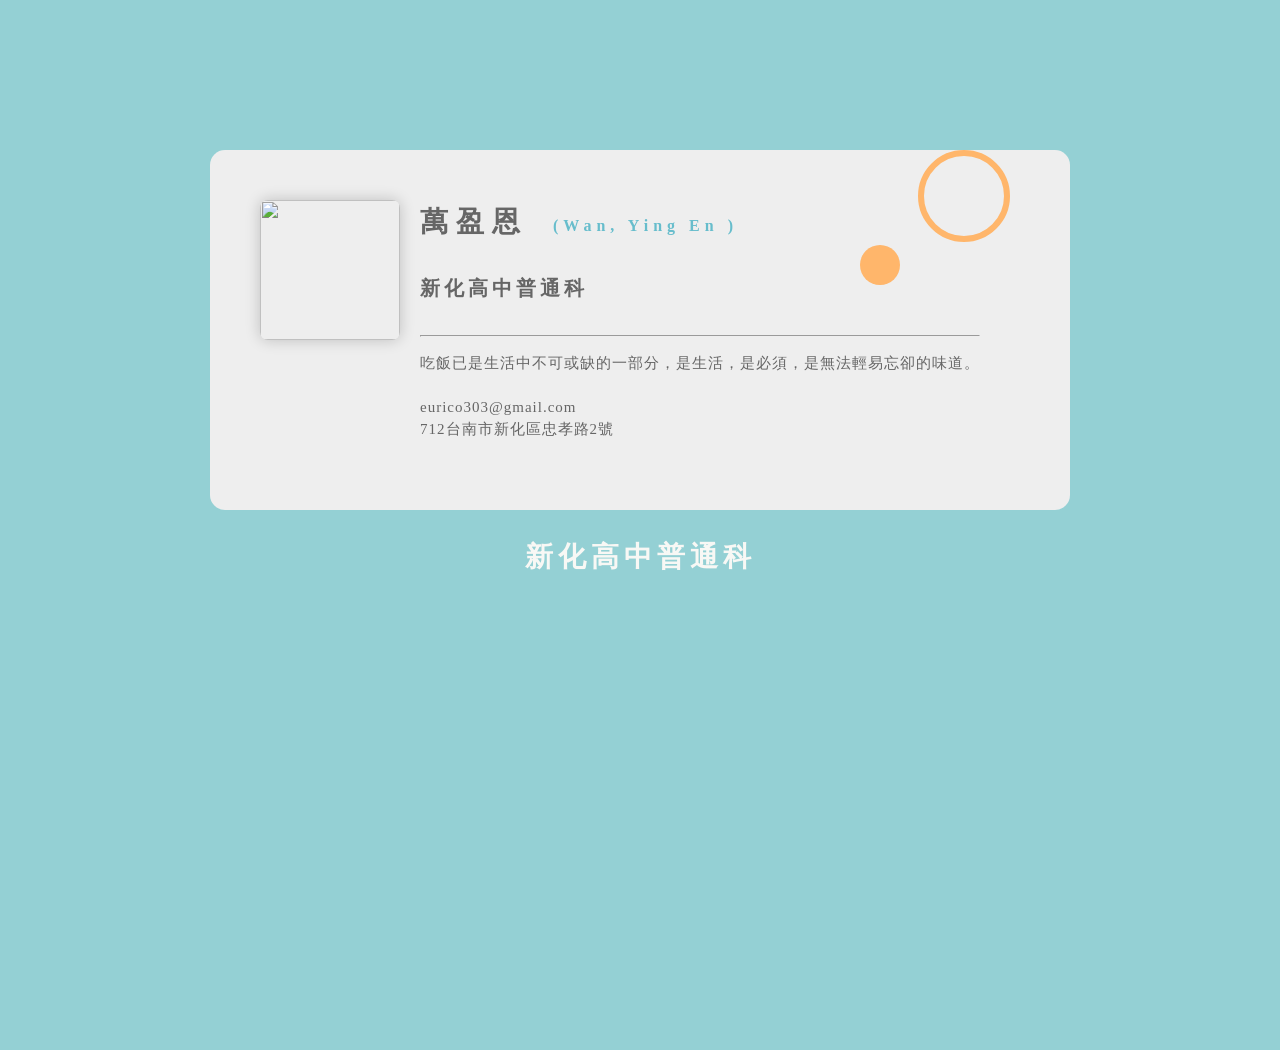
==== index.html @ 83aa967e "Update index.html" ====
<!--  宣告為HTML文件-->
<!DOCTYPE html>
<html >
<head>
  <!--  網界編碼-->
  <meta charset="UTF-8">
   <!--  網頁標題-->
  <title>名片-新化高中</title>
  <!--  連結CSS檔案-->
  <link rel="stylesheet" href="css\style.css">
</head>

<body>
    <!-- 名片區塊-->
  <div class="namecard">
  <img src= "img\123." />
    
    <!--  名片右邊文字區塊-->
  <div class="right">
    <h2>萬盈恩
    <!--  空格--> 
    <SPAN>(Wan, Ying En )</SPAN>
    </h2>
    <H5>新化高中普通科</H5>
      <!--  分隔線-->
    <HR></HR>
    <P>吃飯已是生活中不可或缺的一部分，是生活，是必須，是無法輕易忘卻的味道。
    <br>
    <br>eurico303@gmail.com
    <br>712台南市新化區忠孝路2號
    </P>
  <!--  大圓區塊-->
    <div class="circle circle1"></div>
  <!--  小圓區塊-->
    <div class="circle circle2"></div>
  </div>
</div>

<h3 class="page_title">新化高中普通科</h3>

</body>
</html>
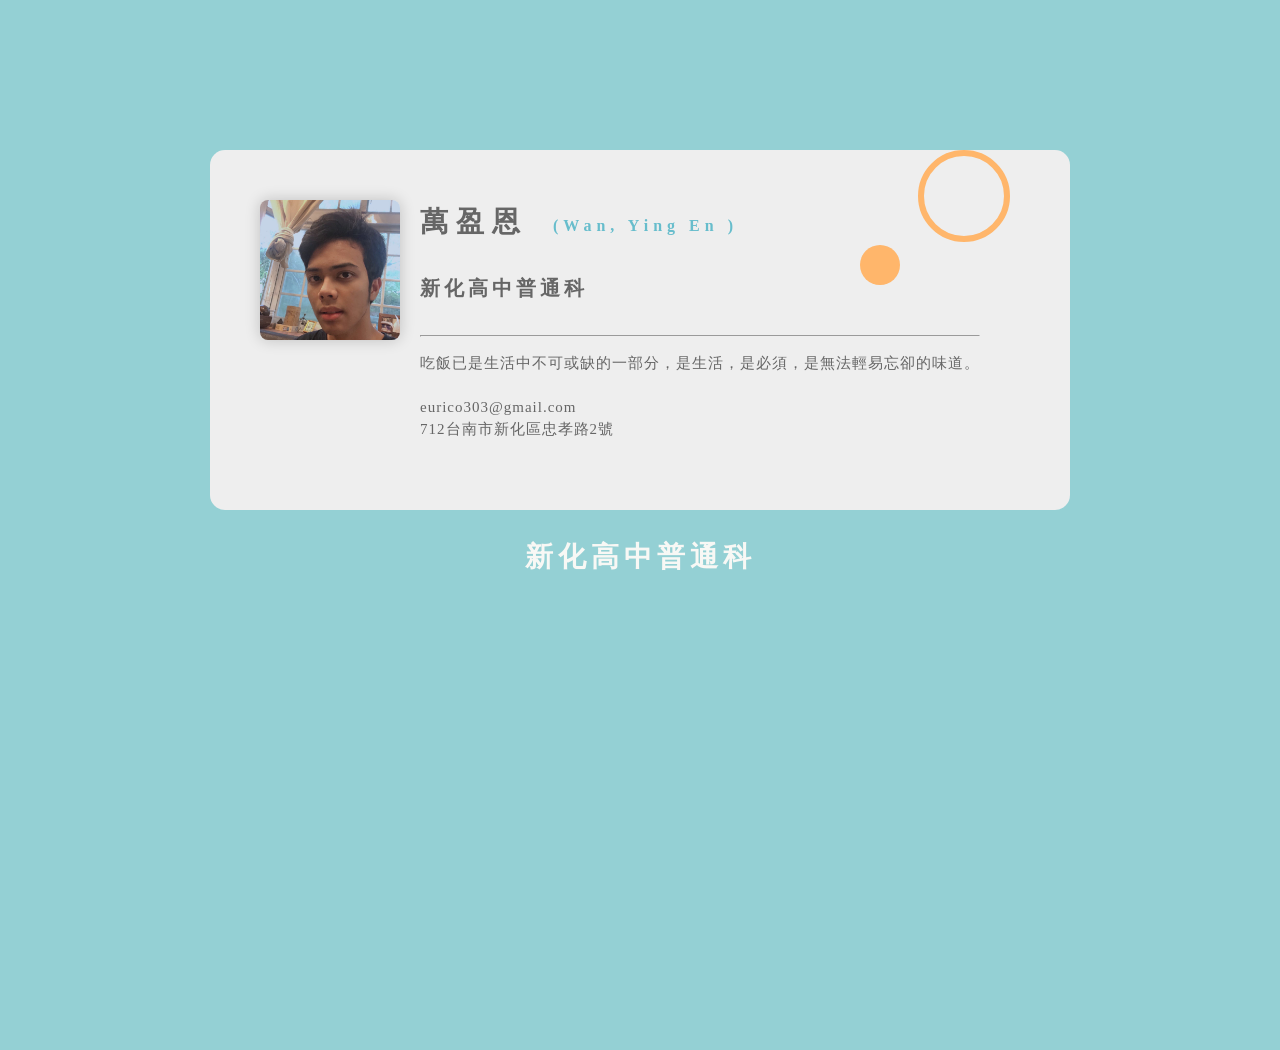
==== commit 0cd45f3c: "Update index.html" ====
--- a/index.html
+++ b/index.html
@@ -13,7 +13,7 @@
 <body>
     <!-- 名片區塊-->
   <div class="namecard">
-  <img src= "img\123." />
+  <img src= "img\123.JPG" />
     
     <!--  名片右邊文字區塊-->
   <div class="right">
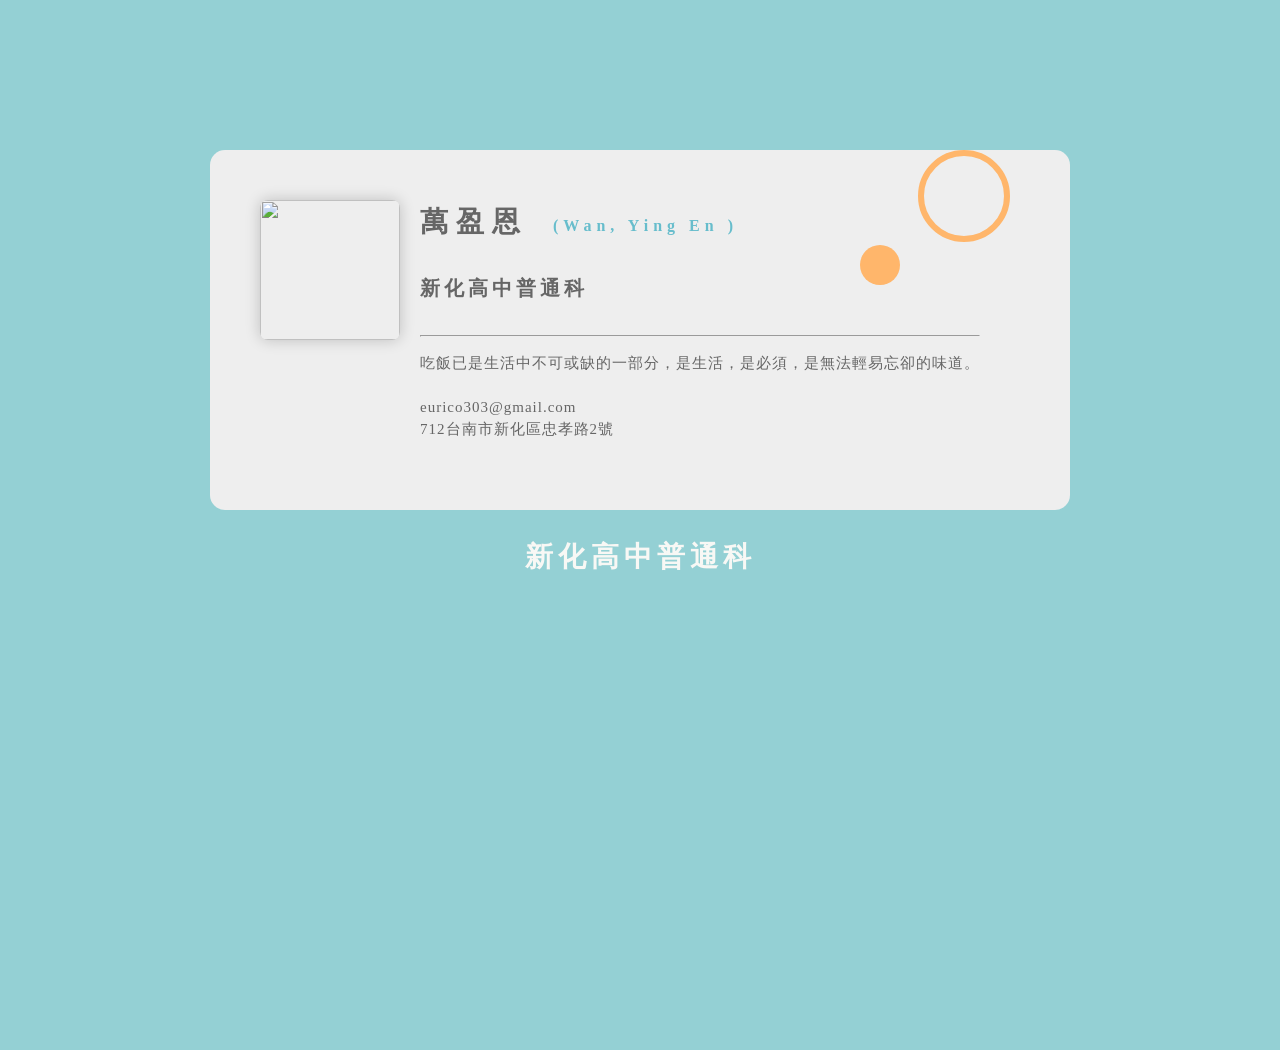
==== commit b4cb8717: "Update index.html" ====
--- a/index.html
+++ b/index.html
@@ -13,7 +13,7 @@
 <body>
     <!-- 名片區塊-->
   <div class="namecard">
-  <img src= "img\123.JPG" />
+  <img src= "img\2.JPG"/>
     
     <!--  名片右邊文字區塊-->
   <div class="right">
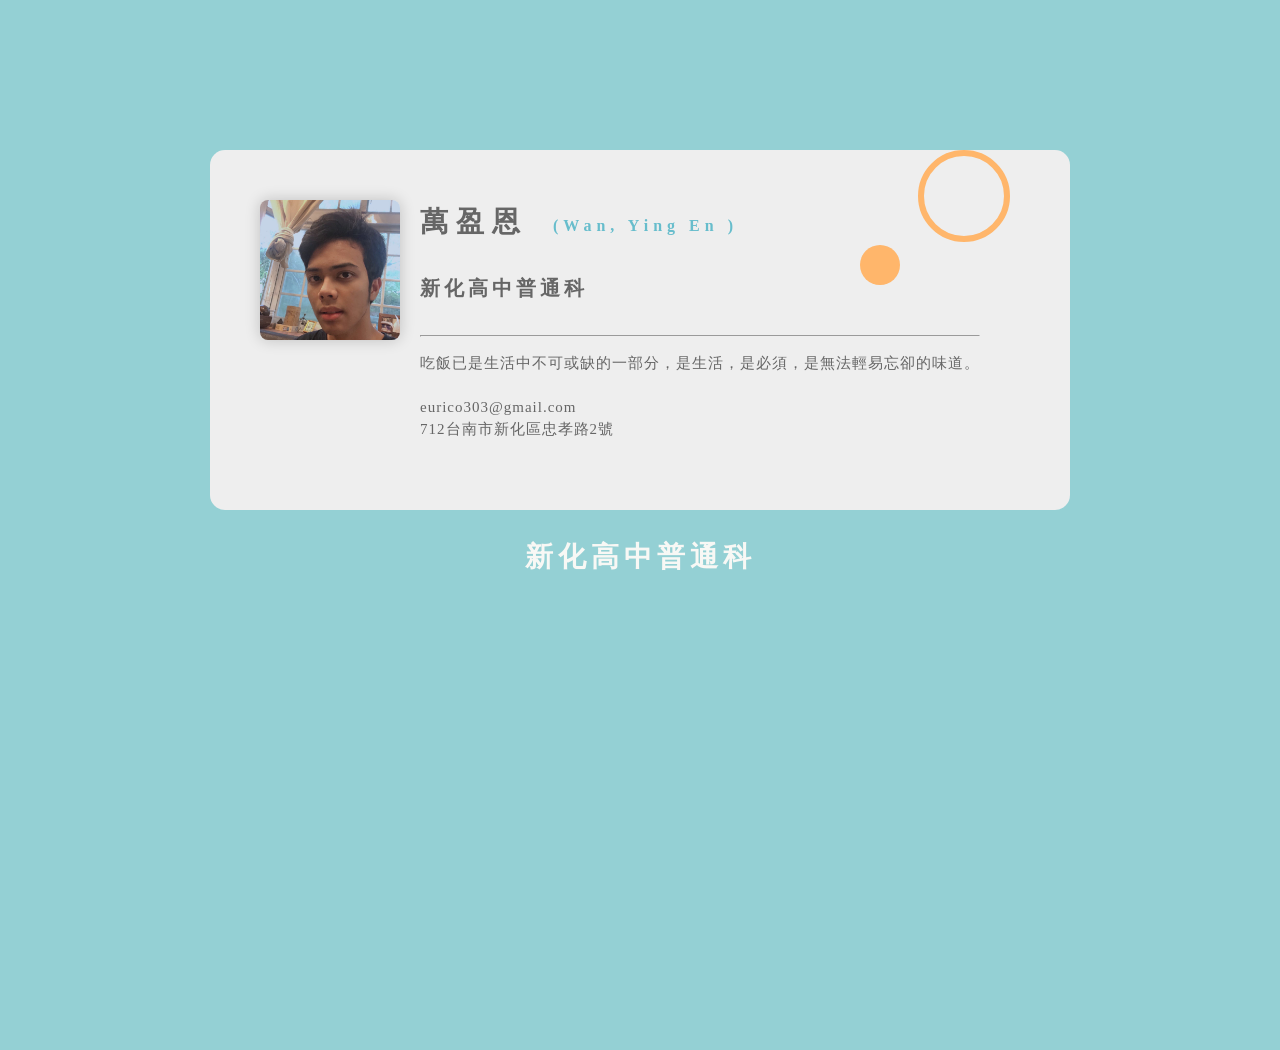
==== commit 3ae34046: "Update index.html" ====
--- a/index.html
+++ b/index.html
@@ -13,7 +13,7 @@
 <body>
     <!-- 名片區塊-->
   <div class="namecard">
-  <img src= "img\2.JPG"/>
+  <img src= "img\123.JPG"/>
     
     <!--  名片右邊文字區塊-->
   <div class="right">
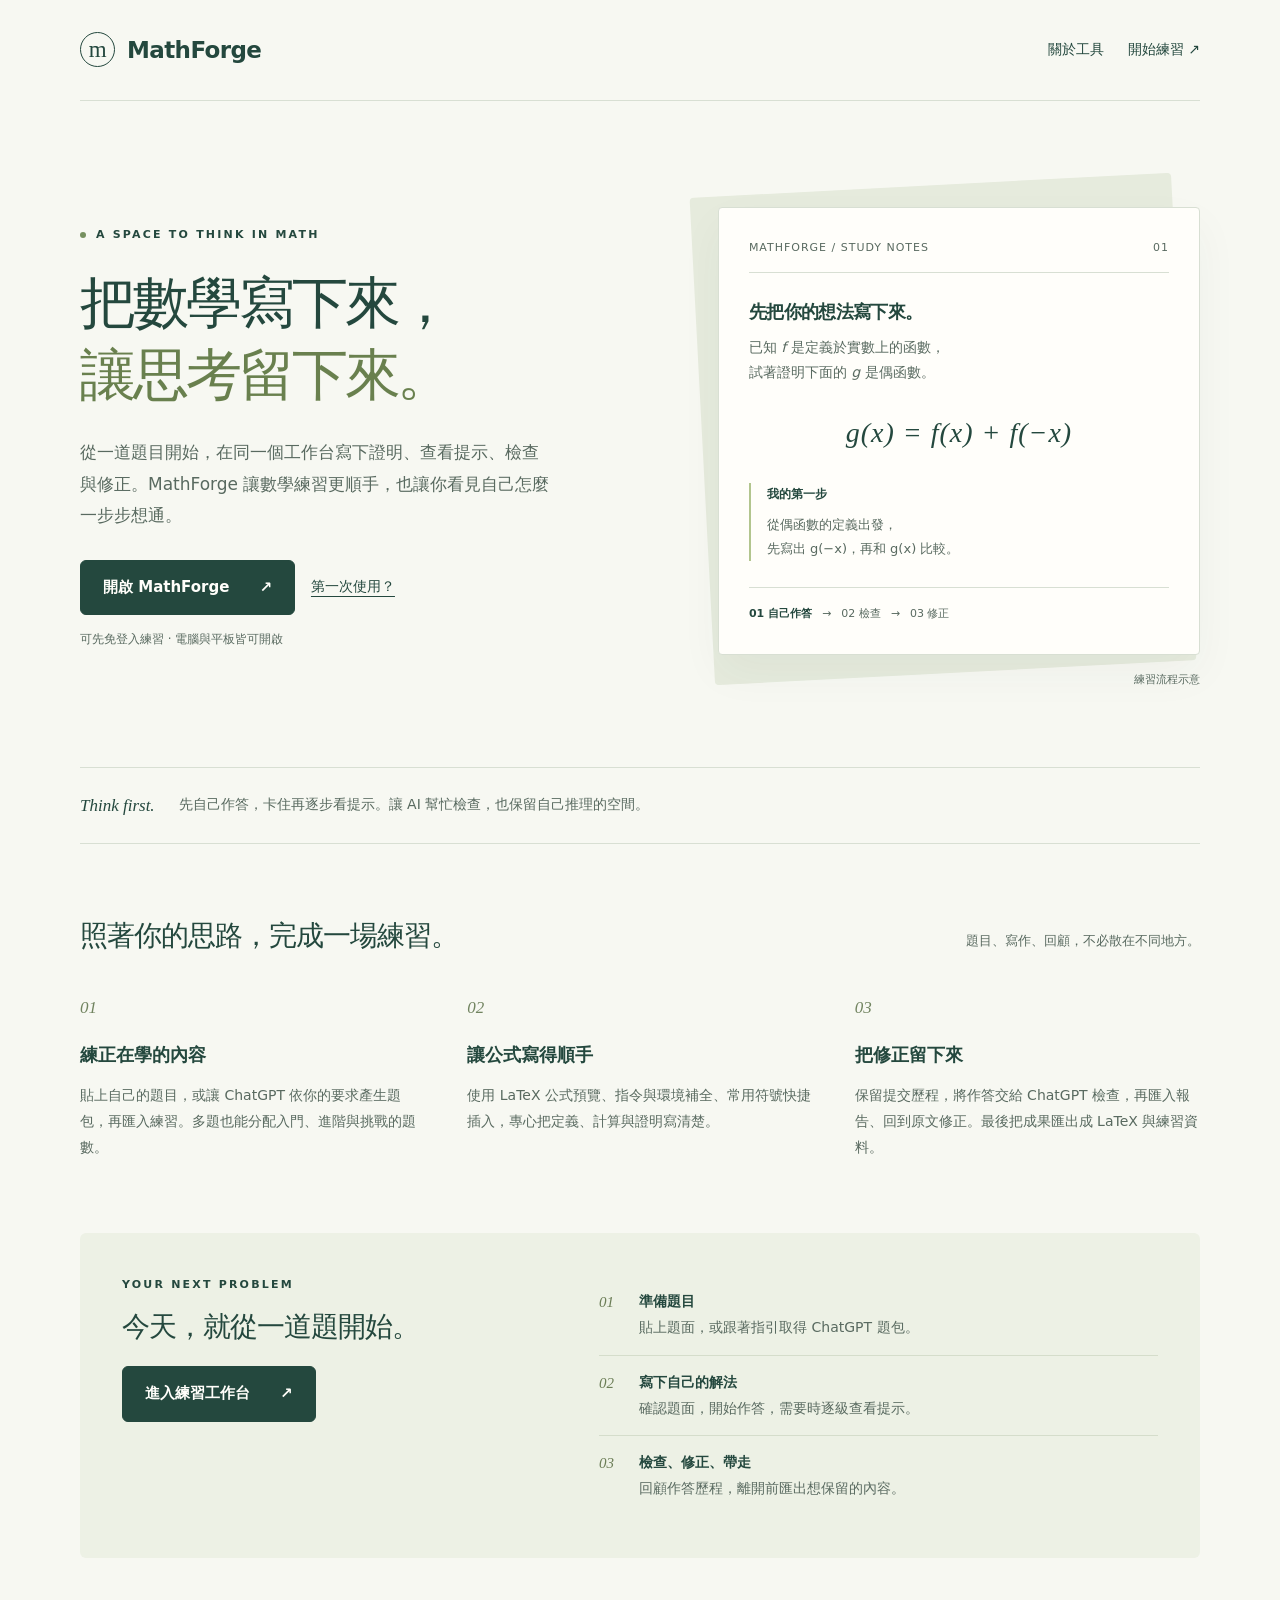
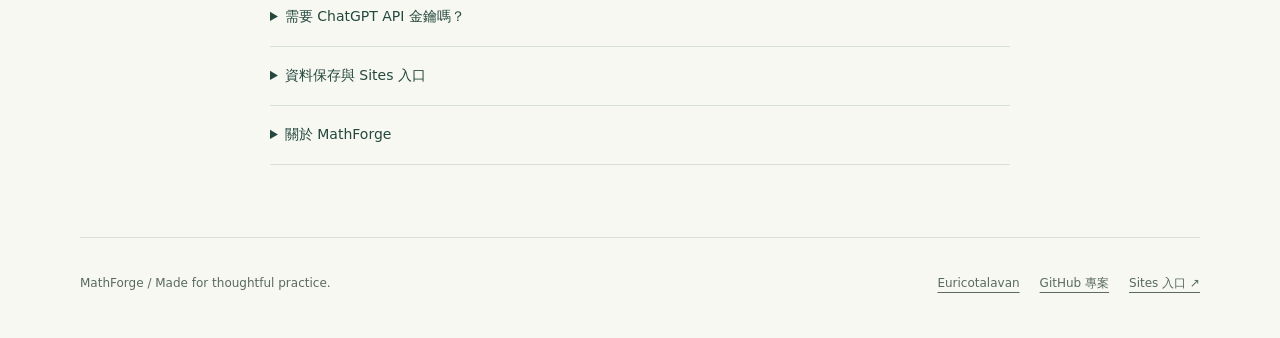
==== commit 40449b62: "Replace personal homepage with MathForge introduction" ====
--- a/index.html
+++ b/index.html
@@ -1,42 +1,73 @@
-<!--  宣告為HTML文件-->
-<!DOCTYPE html>
-<html >
+<!doctype html>
+<html lang="zh-Hant">
 <head>
-  <!--  網界編碼-->
-  <meta charset="UTF-8">
-   <!--  網頁標題-->
-  <title>名片-新化高中</title>
-  <!--  連結CSS檔案-->
-  <link rel="stylesheet" href="css\style.css">
+<meta charset="utf-8">
+<meta name="viewport" content="width=device-width, initial-scale=1">
+<meta name="description" content="MathForge 是數學練習與 LaTeX 寫作工作台。貼上自己的題目，先作答、再逐級看提示，搭配 ChatGPT 檢查與修正，匯出自己的數學筆記。">
+<meta name="theme-color" content="#f7f8f2">
+<meta property="og:title" content="MathForge — 讓思考留下來">
+<meta property="og:description" content="數學練習、LaTeX 寫作、檢查與修正。在同一個安靜的工作台，完成一次真正屬於你的練習。">
+<meta property="og:type" content="website">
+<meta property="og:url" content="https://euricotalavan.github.io/">
+<title>MathForge — 讓思考留下來</title>
+<style>
+:root{color-scheme:light;--paper:#f7f8f2;--ink:#24483e;--muted:#596a60;--line:#d8dfd3;--white:#fffefa}
+*{box-sizing:border-box}html{scroll-behavior:smooth;scroll-padding-top:24px}body{margin:0;background:var(--paper);color:var(--ink);font:16px/1.85 system-ui,-apple-system,"Segoe UI","Microsoft JhengHei",sans-serif}a{color:inherit;text-underline-offset:5px}a:focus-visible,summary:focus-visible{outline:3px solid #6b8c56;outline-offset:5px}.wrap{width:min(1120px,calc(100% - 64px));margin:auto}.skip{position:absolute;left:20px;top:-80px;padding:10px 16px;background:var(--white);z-index:10}.skip:focus{top:12px}header{display:flex;align-items:center;justify-content:space-between;gap:24px;padding:28px 0;border-bottom:1px solid var(--line)}.brand{display:inline-flex;align-items:center;gap:12px;text-decoration:none;font-size:23px;font-weight:650;letter-spacing:-.6px}.mark{display:grid;place-items:center;width:35px;height:35px;border:1px solid var(--ink);border-radius:50%;font:23px Georgia,serif}nav{display:flex;gap:24px;align-items:center;font-size:14px}nav a{text-decoration:none;min-height:44px;display:flex;align-items:center}nav a:hover{text-decoration:underline}.hero{display:grid;grid-template-columns:1.12fr 1fr;gap:64px;align-items:center;padding:84px 0 76px}.eyebrow{font-size:11px;font-weight:650;letter-spacing:.2em;text-transform:uppercase}.eyebrow span{display:inline-block;width:6px;height:6px;background:#76905f;border-radius:50%;margin-right:10px;vertical-align:middle}h1{font-size:clamp(40px,4.4vw,60px);line-height:1.28;letter-spacing:-.055em;font-weight:550;margin:22px 0 26px}h1 em{font-style:normal;color:#69804e}.lede{font-size:17px;max-width:470px;color:var(--muted);margin:0 0 28px}.actions{display:flex;gap:16px;flex-wrap:wrap;align-items:center}.button{display:inline-flex;align-items:center;justify-content:center;gap:30px;background:var(--ink);color:var(--white);border:1px solid var(--ink);border-radius:6px;padding:13px 22px;min-height:48px;font-size:15px;text-decoration:none;font-weight:600}.button:hover{background:#365b4b}.text-link{font-size:14px;padding:10px 0}.note{font-size:12px;line-height:1.8;color:var(--muted);margin:14px 0 0}.desk{position:relative;padding:22px 0 0 16px}.desk:before{content:"";position:absolute;inset:0 16px 18px 0;background:#e6ebdd;border-radius:4px;transform:rotate(-3deg)}.sheet{position:relative;background:var(--white);border:1px solid var(--line);border-radius:4px;padding:30px;box-shadow:0 18px 45px #24483e0b}.sheet-top{display:flex;align-items:center;justify-content:space-between;gap:12px;border-bottom:1px solid var(--line);padding-bottom:14px;color:var(--muted);font-size:11px;letter-spacing:.09em}.sheet h2{font-size:18px;font-weight:600;margin:26px 0 10px}.sheet p{font-size:14px;margin:0 0 14px;color:var(--muted)}.math{font:italic 28px/1.8 Georgia,"Times New Roman",serif;letter-spacing:1px;text-align:center;padding:8px 0 18px}.pencil{border-left:2px solid #b2c58e;padding-left:16px;margin:6px 0 26px}.pencil strong{display:block;font-size:12px;font-weight:600;margin-bottom:8px}.pencil p{font-size:13px}.study-steps{display:flex;gap:10px;flex-wrap:wrap;font-size:11px;border-top:1px solid var(--line);padding-top:16px;color:var(--muted)}.study-steps .current{color:var(--ink);font-weight:650}.caption{position:relative;font-size:11px;text-align:right;color:var(--muted);margin:15px 0 0}.principle{display:flex;align-items:center;gap:24px;padding:22px 0;border-block:1px solid var(--line);font-size:14px}.principle .label{font-family:Georgia,serif;font-style:italic;font-size:17px;white-space:nowrap}.principle p{margin:0;color:var(--muted)}.section{padding:72px 0}.section-heading{display:flex;justify-content:space-between;align-items:baseline;gap:24px;margin-bottom:38px}h2{font-size:28px;letter-spacing:-.035em;font-weight:550;line-height:1.4;margin:0}.section-heading p{font-size:13px;color:var(--muted);margin:0}.features{display:grid;grid-template-columns:repeat(3,1fr);gap:42px}.number{font:italic 17px Georgia,serif;color:#718460}.features h3{font-size:18px;font-weight:600;margin:15px 0 12px}.features p{font-size:14px;color:var(--muted);margin:0}.start{display:grid;grid-template-columns:.85fr 1.15fr;gap:64px;padding:42px;background:#edf1e5;border-radius:6px}.start h2{margin:12px 0 20px}.start ol{margin:0;padding:0;list-style:none;counter-reset:steps}.start li{counter-increment:steps;display:grid;grid-template-columns:24px 1fr;gap:16px;padding:14px 0;border-bottom:1px solid #d5ddcb;font-size:14px;color:var(--muted)}.start li:last-child{border:0}.start li:before{content:counter(steps,decimal-leading-zero);font:italic 15px/1.8 Georgia,serif;color:#6b7d56}.start strong{display:block;color:var(--ink);font-weight:600}.fine-print{max-width:740px;margin:30px auto 0}details{border-bottom:1px solid var(--line)}summary{cursor:pointer;padding:16px 0;font-size:14px;min-height:48px}details p{font-size:13px;color:var(--muted);margin:0 0 20px;line-height:1.9}footer{display:flex;align-items:center;justify-content:space-between;gap:24px;border-top:1px solid var(--line);padding:26px 0 36px;color:var(--muted);font-size:12px}footer p{margin:0}footer a{padding:8px 0}.footer-links{display:flex;gap:20px}
+@media(max-width:900px){.hero{gap:32px;padding:56px 0}.sheet{padding:23px}.features{gap:26px}.start{gap:32px;padding:30px}.section-heading{display:block}.section-heading p{margin-top:12px}}
+@media(max-width:650px){.wrap{width:calc(100% - 40px)}header{padding:20px 0;gap:16px}.brand{font-size:21px}nav{gap:18px}nav .nav-about{display:none}.hero{grid-template-columns:1fr;gap:40px;padding:44px 0}.hero h1{font-size:clamp(34px,10vw,44px)}.lede{font-size:16px}.desk{max-width:430px;width:100%;margin:auto}.sheet{padding:24px}.math{font-size:clamp(21px,6vw,28px)}.principle{display:block}.principle .label{display:block;margin-bottom:6px}.section{padding:46px 0}.section-heading{margin-bottom:28px}.features{grid-template-columns:1fr;gap:26px}.features article{display:grid;grid-template-columns:26px 1fr;column-gap:16px}.number{grid-row:1/3;padding-top:6px}.features h3{margin:0 0 8px}.features p{grid-column:2}.start{grid-template-columns:1fr;gap:22px;padding:24px}.start h2{font-size:25px}footer{align-items:flex-start;flex-direction:column;gap:8px}.footer-links{flex-wrap:wrap}h2{font-size:26px}}
+@media(prefers-reduced-motion:reduce){html{scroll-behavior:auto}}
+</style>
 </head>
-
 <body>
-    <!-- 名片區塊-->
-  <div class="namecard">
-  <img src= "img\123.JPG"/>
-    
-    <!--  名片右邊文字區塊-->
-  <div class="right">
-    <h2>萬盈恩
-    <!--  空格--> 
-    <SPAN>(Wan, Ying En )</SPAN>
-    </h2>
-    <H5>新化高中普通科</H5>
-      <!--  分隔線-->
-    <HR></HR>
-    <P>吃飯已是生活中不可或缺的一部分，是生活，是必須，是無法輕易忘卻的味道。
-    <br>
-    <br>eurico303@gmail.com
-    <br>712台南市新化區忠孝路2號
-    </P>
-  <!--  大圓區塊-->
-    <div class="circle circle1"></div>
-  <!--  小圓區塊-->
-    <div class="circle circle2"></div>
-  </div>
+<a class="skip" href="#main">跳到主要內容</a>
+<div class="wrap">
+<header>
+<a class="brand" href="./" aria-label="MathForge 首頁"><span class="mark" aria-hidden="true">m</span>MathForge</a>
+<nav aria-label="主要導覽"><a class="nav-about" href="#about">關於工具</a><a href="https://euricotalavan.github.io/mathforge-scratch/">開始練習 ↗</a></nav>
+</header>
+<main id="main">
+<section class="hero" aria-labelledby="hero-title">
+<div>
+<div class="eyebrow"><span></span>A SPACE TO THINK IN MATH</div>
+<h1 id="hero-title">把數學寫下來，<br><em>讓思考留下來。</em></h1>
+<p class="lede">從一道題目開始，在同一個工作台寫下證明、查看提示、檢查與修正。MathForge 讓數學練習更順手，也讓你看見自己怎麼一步步想通。</p>
+<div class="actions"><a class="button" href="https://euricotalavan.github.io/mathforge-scratch/">開啟 MathForge <span aria-hidden="true">↗</span></a><a class="text-link" href="#start">第一次使用？</a></div>
+<p class="note">可先免登入練習 · 電腦與平板皆可開啟</p>
 </div>
-
-<h3 class="page_title">新化高中普通科</h3>
-
+<div class="desk">
+<div class="sheet">
+<div class="sheet-top"><span>MATHFORGE / STUDY NOTES</span><span>01</span></div>
+<h2>先把你的想法寫下來。</h2>
+<p>已知 <i>f</i> 是定義於實數上的函數，<br>試著證明下面的 <i>g</i> 是偶函數。</p>
+<div class="math" aria-label="g of x equals f of x plus f of negative x">g(x) = f(x) + f(−x)</div>
+<div class="pencil"><strong>我的第一步</strong><p>從偶函數的定義出發，<br>先寫出 g(−x)，再和 g(x) 比較。</p></div>
+<div class="study-steps"><span class="current">01 自己作答</span><span aria-hidden="true">→</span><span>02 檢查</span><span aria-hidden="true">→</span><span>03 修正</span></div>
+</div>
+<p class="caption">練習流程示意</p>
+</div>
+</section>
+<div class="principle"><span class="label">Think first.</span><p>先自己作答，卡住再逐步看提示。讓 AI 幫忙檢查，也保留自己推理的空間。</p></div>
+<section id="about" class="section" aria-labelledby="features-title">
+<div class="section-heading"><h2 id="features-title">照著你的思路，完成一場練習。</h2><p>題目、寫作、回顧，不必散在不同地方。</p></div>
+<div class="features">
+<article><span class="number">01</span><h3>練正在學的內容</h3><p>貼上自己的題目，或讓 ChatGPT 依你的要求產生題包，再匯入練習。多題也能分配入門、進階與挑戰的題數。</p></article>
+<article><span class="number">02</span><h3>讓公式寫得順手</h3><p>使用 LaTeX 公式預覽、指令與環境補全、常用符號快捷插入，專心把定義、計算與證明寫清楚。</p></article>
+<article><span class="number">03</span><h3>把修正留下來</h3><p>保留提交歷程，將作答交給 ChatGPT 檢查，再匯入報告、回到原文修正。最後把成果匯出成 LaTeX 與練習資料。</p></article>
+</div>
+</section>
+<section id="start" class="section" style="padding-top:0" aria-labelledby="start-title">
+<div class="start">
+<div><div class="eyebrow">YOUR NEXT PROBLEM</div><h2 id="start-title">今天，就從一道題開始。</h2><a class="button" href="https://euricotalavan.github.io/mathforge-scratch/">進入練習工作台 <span aria-hidden="true">↗</span></a></div>
+<ol><li><div><strong>準備題目</strong>貼上題面，或跟著指引取得 ChatGPT 題包。</div></li><li><div><strong>寫下自己的解法</strong>確認題面，開始作答，需要時逐級查看提示。</div></li><li><div><strong>檢查、修正、帶走</strong>回顧作答歷程，離開前匯出想保留的內容。</div></li></ol>
+</div>
+<div class="fine-print">
+<details><summary>需要 ChatGPT API 金鑰嗎？</summary><p>不需要在 MathForge 填入 API 金鑰。出題與檢查採用手動往返：複製要求到你自己的 ChatGPT，再把 JSON 題包或報告匯入。你也可以只貼自己的題目來練習；缺少提示或解答不會阻擋作答。</p></details>
+<details><summary>資料保存與 Sites 入口</summary><p>免登入練習請在重新整理或離開前匯出資料。雲端保存目前需獲授權的帳號。另有 <a href="https://mathforge-euricotalavan.eurico303.chatgpt.site/">MathForge · ChatGPT Sites 入口</a>，目前需存取授權；第一次體驗建議使用上方的公開網頁版。</p></details>
+<details><summary>關於 MathForge</summary><p>我是 Euricotalavan。MathForge 從我自己的數學學習需求出發，持續改善寫作、練習與回顧的體驗。它支援常用 LaTeX 公式預覽，並非完整 TeX 編譯器；ChatGPT 提供的題目和判斷，也仍需要自己核對。</p></details>
+</div>
+</section>
+</main>
+<footer><p>MathForge <span aria-hidden="true">/</span> Made for thoughtful practice.</p><div class="footer-links"><a href="https://github.com/Euricotalavan">Euricotalavan</a><a href="https://github.com/Euricotalavan/mathforge-scratch">GitHub 專案</a><a href="https://mathforge-euricotalavan.eurico303.chatgpt.site/">Sites 入口 ↗</a></div></footer>
+</div>
 </body>
 </html>
